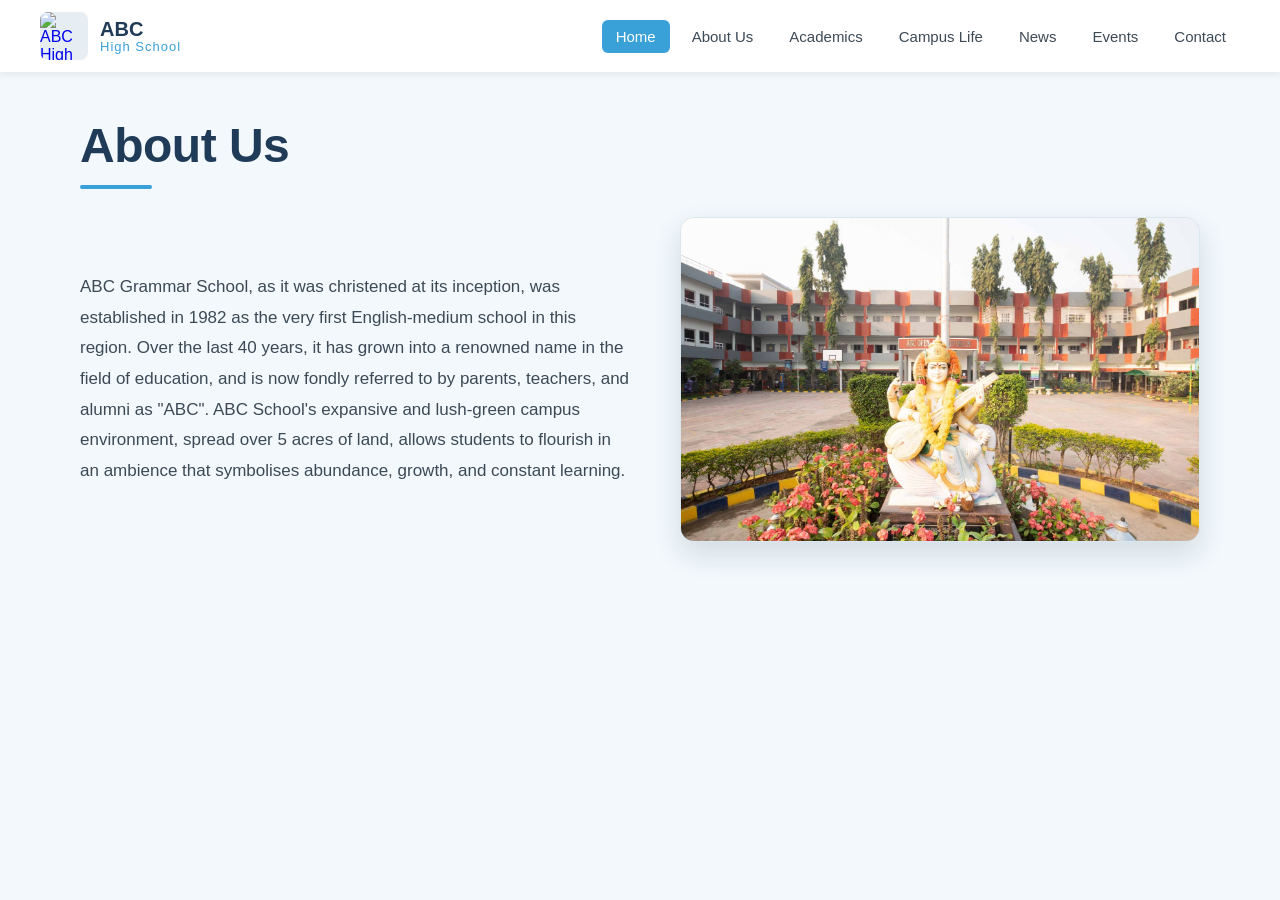
==== Home.html @ 94a3025e "Add files via upload" ====
<!DOCTYPE html>
<html lang="en">
<head>
<meta charset="UTF-8">
<meta name="viewport" content="width=device-width, initial-scale=1.0">
<title>ABC High School — About Us</title>
<style>
  :root {
    --primary: #3aa0d8;
    --primary-dark: #2b86ba;
    --navy: #1f3b57;
    --text: #3d4a56;
    --muted: #5b6b7a;
    --bg: #ffffff;
    --page-bg: #f2f8fc;
    --line: #dbe7ef;
    --max-width: 1200px;
  }

  * { margin: 0; padding: 0; box-sizing: border-box; }

  body {
    font-family: "Segoe UI", Arial, sans-serif;
    background: var(--page-bg);
    color: var(--text);
  }

  /* ===== NAV BAR ===== */
  .navbar {
    display: flex;
    align-items: center;
    justify-content: space-between;
    gap: 24px;
    background: var(--bg);
    padding: 12px 40px;
    box-shadow: 0 2px 8px rgba(0, 0, 0, 0.08);
    position: sticky;
    top: 0;
    z-index: 100;
  }

  .logo {
    display: flex;
    align-items: center;
    gap: 12px;
    text-decoration: none;
    flex-shrink: 0;
  }

  .logo-img {
    width: 48px;
    height: 48px;
    object-fit: contain;
    border-radius: 8px;
    display: block;
    background: #e6eef4;
  }

  .logo-text {
    font-size: 20px;
    font-weight: 700;
    color: var(--navy);
    line-height: 1.1;
  }
  .logo-text span {
    color: var(--primary);
    display: block;
    font-size: 13px;
    font-weight: 500;
    letter-spacing: 1px;
  }

  .nav-links {
    display: flex;
    align-items: center;
    gap: 8px;
    list-style: none;
  }

  .nav-links a {
    display: block;
    padding: 8px 14px;
    text-decoration: none;
    color: var(--text);
    font-size: 15px;
    font-weight: 500;
    border-radius: 6px;
    transition: background 0.2s, color 0.2s;
    white-space: nowrap;
  }

  .nav-links a:hover {
    background: #e6f4fb;
    color: var(--primary-dark);
  }

  .nav-links a.active {
    color: #fff;
    background: var(--primary);
  }

  .menu-toggle {
    display: none;
    flex-direction: column;
    gap: 5px;
    background: none;
    border: none;
    cursor: pointer;
    padding: 6px;
  }
  .menu-toggle span {
    width: 24px;
    height: 3px;
    background: var(--navy);
    border-radius: 2px;
    display: block;
  }

  /* ===== PAGE CONTENT - perfectly aligned ===== */
  .page-wrap {
    max-width: var(--max-width);
    margin: 0 auto;
    padding: 48px 40px 64px;
  }

  .page-title {
    font-size: 48px;
    line-height: 1.1;
    font-weight: 800;
    color: var(--navy);
    letter-spacing: -0.5px;
    margin: 0;
  }
  .page-title::after {
    content: "";
    display: block;
    width: 72px;
    height: 4px;
    border-radius: 4px;
    background: var(--primary);
    margin-top: 12px;
  }

  .about-section {
    display: flex;
    align-items: center;
    gap: 48px;
    margin-top: 28px;
  }

  .about-text {
    flex: 1 1 0;
    min-width: 0;
    font-size: 17px;
    line-height: 1.8;
    font-weight: 400;
    color: var(--text);
  }

  .about-image {
    width: 100%;
    max-width: 520px;
    flex: 0 1 520px;
    aspect-ratio: 16 / 10;
    height: auto;
    object-fit: cover;
    border-radius: 14px;
    border: 1px solid var(--line);
    box-shadow: 0 12px 28px rgba(31, 59, 87, 0.14);
    display: block;
    background: #e6eef4;
  }

  @media (max-width: 900px) {
    .page-wrap { padding: 32px 20px 48px; }
    .page-title { font-size: 36px; }
    .about-section { flex-direction: column; align-items: stretch; gap: 24px; }
    .about-image { max-width: 100%; flex-basis: auto; }
  }

  @media (max-width: 820px) {
    .navbar { padding: 12px 20px; }
    .menu-toggle { display: flex; }
    .nav-links {
      display: none;
      position: absolute;
      top: 100%;
      left: 0;
      right: 0;
      flex-direction: column;
      align-items: stretch;
      background: var(--bg);
      box-shadow: 0 4px 12px rgba(0, 0, 0, 0.1);
      padding: 10px 20px 16px;
    }
    .nav-links.open { display: flex; }
  }
</style>
</head>
<body>

<nav class="navbar">
  <a href="#" class="logo">
    <img src="https://raw.githubusercontent.com/ELURINARENDRA/School-Website/main/School_img.jpg" alt="ABC High School logo" class="logo-img">
    <div class="logo-text">ABC <span>High School</span></div>
  </a>

  <button class="menu-toggle" aria-label="Toggle menu" onclick="document.querySelector('.nav-links').classList.toggle('open')">
    <span></span><span></span><span></span>
  </button>

  <ul class="nav-links">
    <li><a href="#" class="active">Home</a></li>
    <li><a href="#">About Us</a></li>
    <li><a href="#">Academics</a></li>
    <li><a href="#">Campus Life</a></li>
    <li><a href="#">News</a></li>
    <li><a href="#">Events</a></li>
    <li><a href="#">Contact</a></li>
  </ul>
</nav>

<main class="page-wrap">
  <h1 class="page-title">About Us</h1>

  <div class="about-section">
    <p class="about-text">
      ABC Grammar School, as it was christened at its inception, was established in 1982 as the very first
      English-medium school in this region. Over the last 40 years, it has grown into a renowned name in the
      field of education, and is now fondly referred to by parents, teachers, and alumni as "ABC".
      ABC School's expansive and lush-green campus environment, spread over 5 acres of land, allows students
      to flourish in an ambience that symbolises abundance, growth, and constant learning.
    </p>
    <img src="278612667_105606472132441_2591856225863751013_n.jpg" alt="ABC High School campus" class="about-image">
  </div>
</main>

</body>
</html>
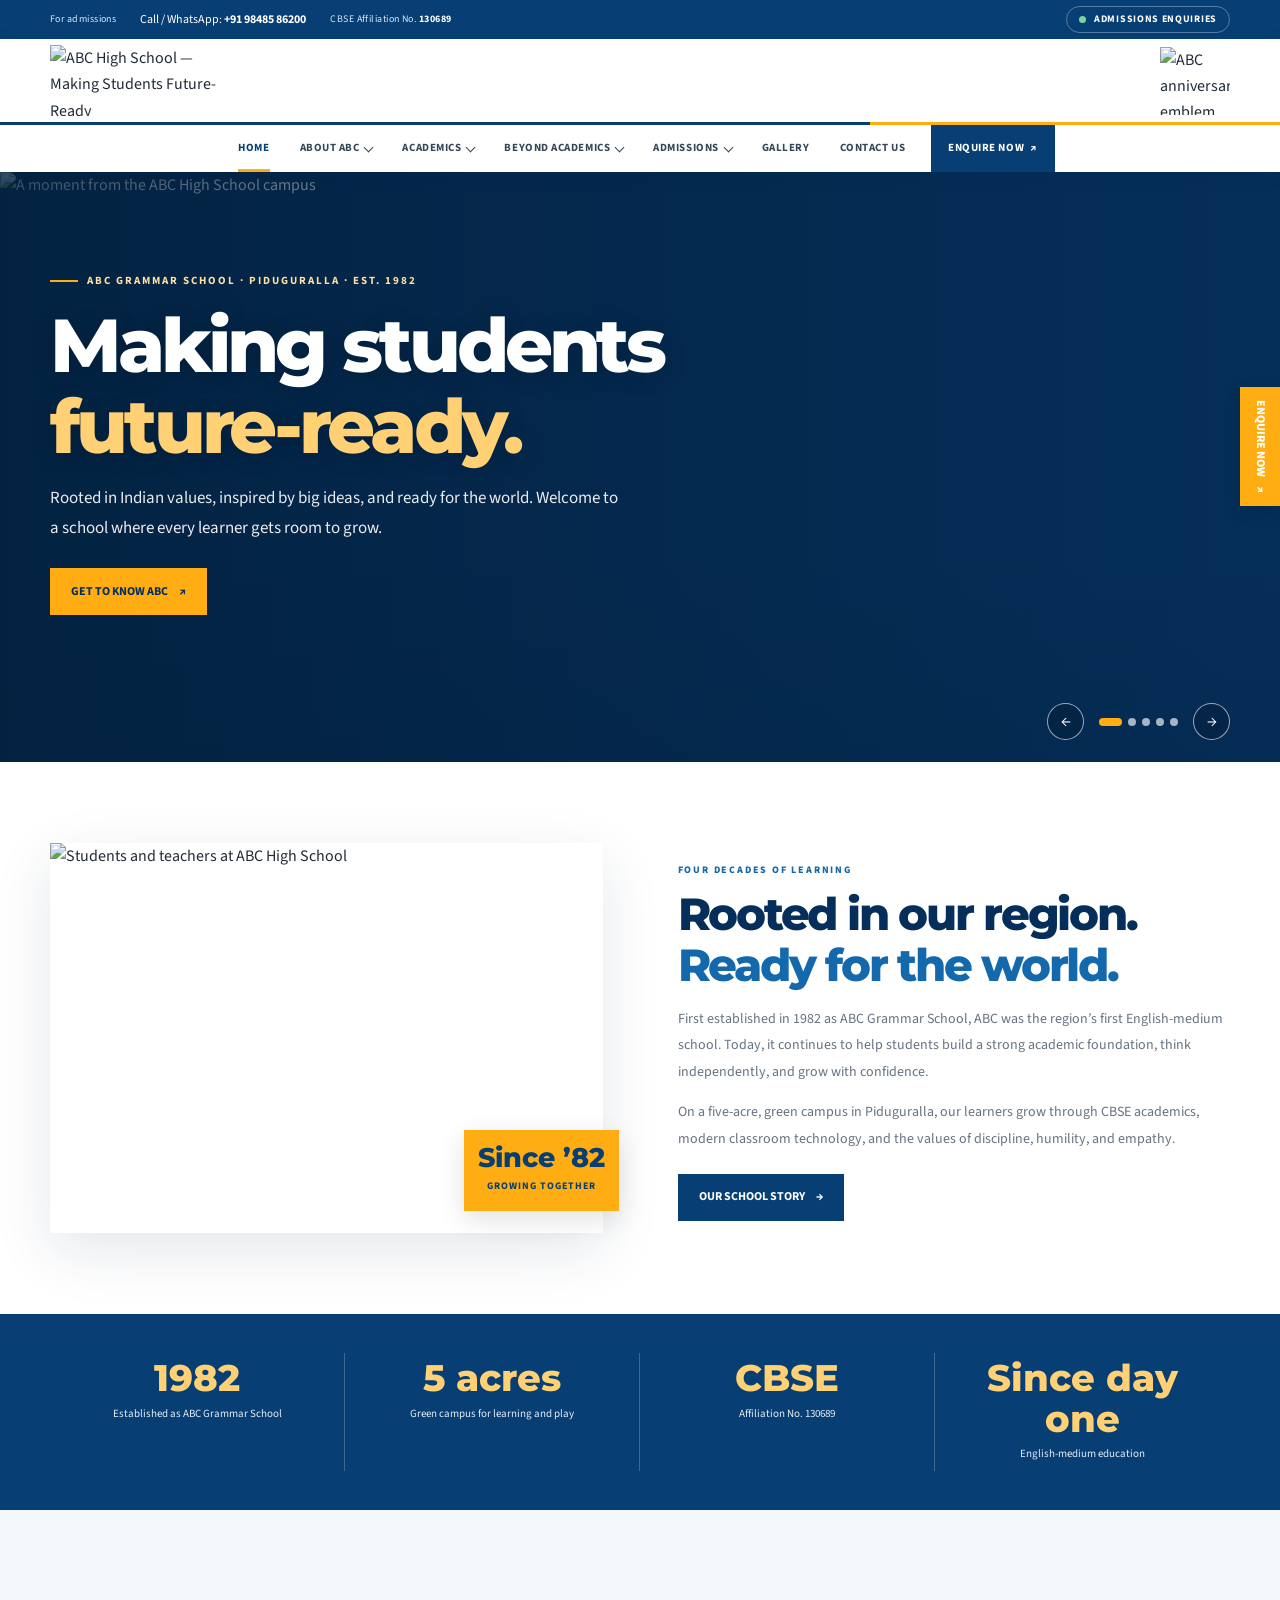
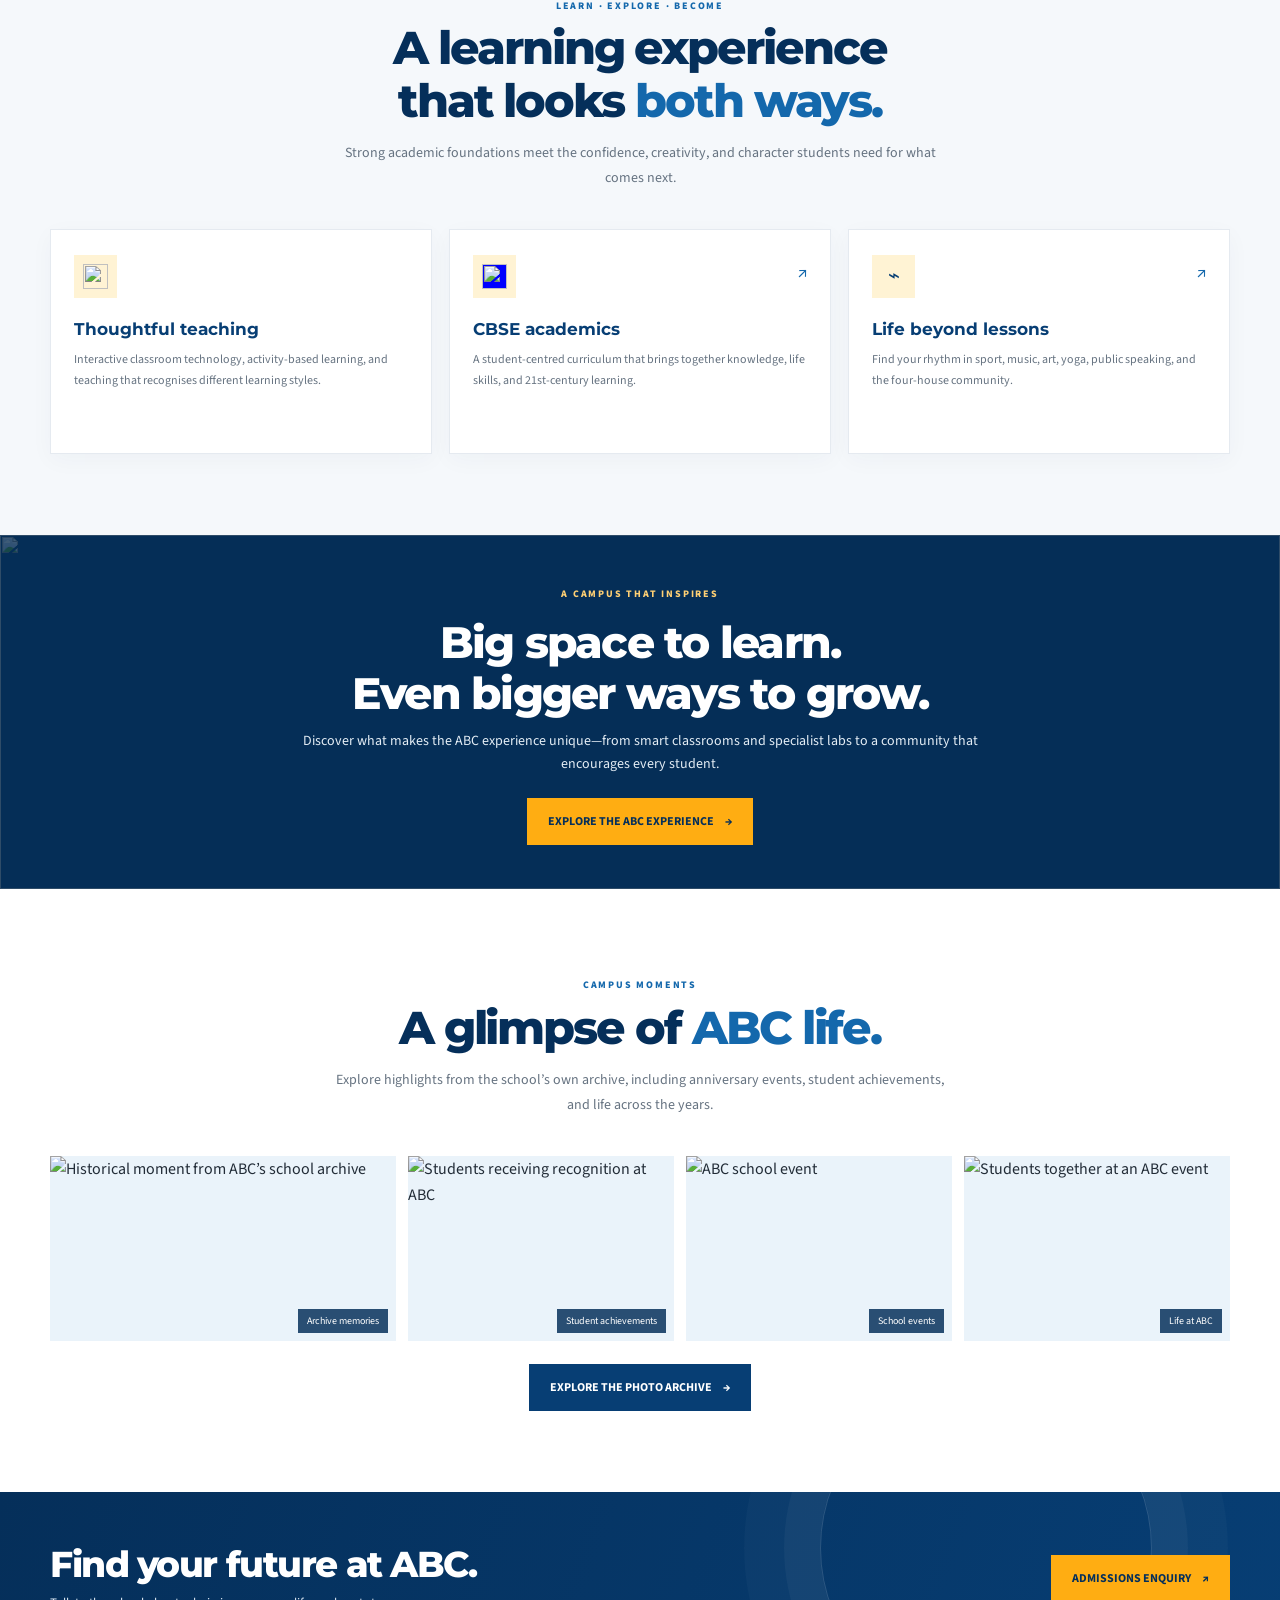
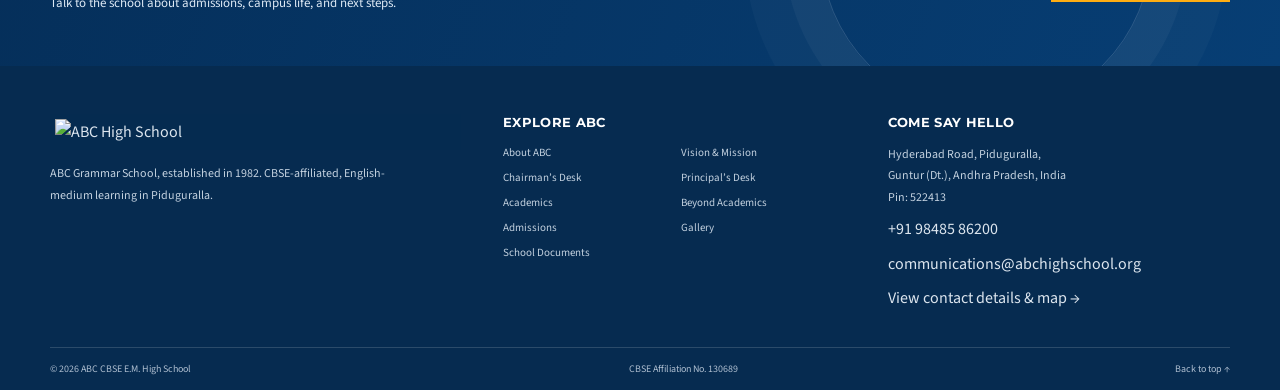
==== commit 714fdd04: "Add files via upload" ====
--- a/Home.html
+++ b/Home.html
@@ -1,239 +1,45 @@
-<!DOCTYPE html>
+<!doctype html>
 <html lang="en">
 <head>
-<meta charset="UTF-8">
-<meta name="viewport" content="width=device-width, initial-scale=1.0">
-<title>ABC High School — About Us</title>
-<style>
-  :root {
-    --primary: #3aa0d8;
-    --primary-dark: #2b86ba;
-    --navy: #1f3b57;
-    --text: #3d4a56;
-    --muted: #5b6b7a;
-    --bg: #ffffff;
-    --page-bg: #f2f8fc;
-    --line: #dbe7ef;
-    --max-width: 1200px;
-  }
-
-  * { margin: 0; padding: 0; box-sizing: border-box; }
-
-  body {
-    font-family: "Segoe UI", Arial, sans-serif;
-    background: var(--page-bg);
-    color: var(--text);
-  }
-
-  /* ===== NAV BAR ===== */
-  .navbar {
-    display: flex;
-    align-items: center;
-    justify-content: space-between;
-    gap: 24px;
-    background: var(--bg);
-    padding: 12px 40px;
-    box-shadow: 0 2px 8px rgba(0, 0, 0, 0.08);
-    position: sticky;
-    top: 0;
-    z-index: 100;
-  }
-
-  .logo {
-    display: flex;
-    align-items: center;
-    gap: 12px;
-    text-decoration: none;
-    flex-shrink: 0;
-  }
-
-  .logo-img {
-    width: 48px;
-    height: 48px;
-    object-fit: contain;
-    border-radius: 8px;
-    display: block;
-    background: #e6eef4;
-  }
-
-  .logo-text {
-    font-size: 20px;
-    font-weight: 700;
-    color: var(--navy);
-    line-height: 1.1;
-  }
-  .logo-text span {
-    color: var(--primary);
-    display: block;
-    font-size: 13px;
-    font-weight: 500;
-    letter-spacing: 1px;
-  }
-
-  .nav-links {
-    display: flex;
-    align-items: center;
-    gap: 8px;
-    list-style: none;
-  }
-
-  .nav-links a {
-    display: block;
-    padding: 8px 14px;
-    text-decoration: none;
-    color: var(--text);
-    font-size: 15px;
-    font-weight: 500;
-    border-radius: 6px;
-    transition: background 0.2s, color 0.2s;
-    white-space: nowrap;
-  }
-
-  .nav-links a:hover {
-    background: #e6f4fb;
-    color: var(--primary-dark);
-  }
-
-  .nav-links a.active {
-    color: #fff;
-    background: var(--primary);
-  }
-
-  .menu-toggle {
-    display: none;
-    flex-direction: column;
-    gap: 5px;
-    background: none;
-    border: none;
-    cursor: pointer;
-    padding: 6px;
-  }
-  .menu-toggle span {
-    width: 24px;
-    height: 3px;
-    background: var(--navy);
-    border-radius: 2px;
-    display: block;
-  }
-
-  /* ===== PAGE CONTENT - perfectly aligned ===== */
-  .page-wrap {
-    max-width: var(--max-width);
-    margin: 0 auto;
-    padding: 48px 40px 64px;
-  }
-
-  .page-title {
-    font-size: 48px;
-    line-height: 1.1;
-    font-weight: 800;
-    color: var(--navy);
-    letter-spacing: -0.5px;
-    margin: 0;
-  }
-  .page-title::after {
-    content: "";
-    display: block;
-    width: 72px;
-    height: 4px;
-    border-radius: 4px;
-    background: var(--primary);
-    margin-top: 12px;
-  }
-
-  .about-section {
-    display: flex;
-    align-items: center;
-    gap: 48px;
-    margin-top: 28px;
-  }
-
-  .about-text {
-    flex: 1 1 0;
-    min-width: 0;
-    font-size: 17px;
-    line-height: 1.8;
-    font-weight: 400;
-    color: var(--text);
-  }
-
-  .about-image {
-    width: 100%;
-    max-width: 520px;
-    flex: 0 1 520px;
-    aspect-ratio: 16 / 10;
-    height: auto;
-    object-fit: cover;
-    border-radius: 14px;
-    border: 1px solid var(--line);
-    box-shadow: 0 12px 28px rgba(31, 59, 87, 0.14);
-    display: block;
-    background: #e6eef4;
-  }
-
-  @media (max-width: 900px) {
-    .page-wrap { padding: 32px 20px 48px; }
-    .page-title { font-size: 36px; }
-    .about-section { flex-direction: column; align-items: stretch; gap: 24px; }
-    .about-image { max-width: 100%; flex-basis: auto; }
-  }
-
-  @media (max-width: 820px) {
-    .navbar { padding: 12px 20px; }
-    .menu-toggle { display: flex; }
-    .nav-links {
-      display: none;
-      position: absolute;
-      top: 100%;
-      left: 0;
-      right: 0;
-      flex-direction: column;
-      align-items: stretch;
-      background: var(--bg);
-      box-shadow: 0 4px 12px rgba(0, 0, 0, 0.1);
-      padding: 10px 20px 16px;
-    }
-    .nav-links.open { display: flex; }
-  }
-</style>
+  <meta charset="utf-8">
+  <meta name="viewport" content="width=device-width, initial-scale=1">
+  <meta name="theme-color" content="#073e74">
+  <meta name="description" content="Discover ABC Grammar School, Piduguralla — a CBSE-affiliated English-medium school founded in 1982.">
+  <title>ABC High School, Piduguralla | Making Students Future-Ready</title>
+  <link rel="preconnect" href="https://fonts.googleapis.com"><link rel="preconnect" href="https://fonts.gstatic.com" crossorigin>
+  <link href="https://fonts.googleapis.com/css2?family=Montserrat:wght@500;600;700;800&family=Source+Sans+3:wght@400;500;600;700&display=swap" rel="stylesheet">
+  <link rel="stylesheet" href="style.css"><script src="script.js" defer></script>
 </head>
 <body>
-
-<nav class="navbar">
-  <a href="#" class="logo">
-    <img src="https://raw.githubusercontent.com/ELURINARENDRA/School-Website/main/School_img.jpg" alt="ABC High School logo" class="logo-img">
-    <div class="logo-text">ABC <span>High School</span></div>
-  </a>
-
-  <button class="menu-toggle" aria-label="Toggle menu" onclick="document.querySelector('.nav-links').classList.toggle('open')">
-    <span></span><span></span><span></span>
-  </button>
-
-  <ul class="nav-links">
-    <li><a href="#" class="active">Home</a></li>
-    <li><a href="#">About Us</a></li>
-    <li><a href="#">Academics</a></li>
-    <li><a href="#">Campus Life</a></li>
-    <li><a href="#">News</a></li>
-    <li><a href="#">Events</a></li>
-    <li><a href="#">Contact</a></li>
-  </ul>
-</nav>
-
-<main class="page-wrap">
-  <h1 class="page-title">About Us</h1>
-
-  <div class="about-section">
-    <p class="about-text">
-      ABC Grammar School, as it was christened at its inception, was established in 1982 as the very first
-      English-medium school in this region. Over the last 40 years, it has grown into a renowned name in the
-      field of education, and is now fondly referred to by parents, teachers, and alumni as "ABC".
-      ABC School's expansive and lush-green campus environment, spread over 5 acres of land, allows students
-      to flourish in an ambience that symbolises abundance, growth, and constant learning.
-    </p>
-    <img src="278612667_105606472132441_2591856225863751013_n.jpg" alt="ABC High School campus" class="about-image">
-  </div>
-</main>
-
-</body>
-</html>+  <a class="skip-link" href="#main">Skip to content</a>
+  <div class="topbar"><div class="container topbar-inner"><div class="topbar-details"><span class="topbar-label">For admissions</span><a class="topbar-phone" href="tel:+919848586200">Call / WhatsApp: <strong>+91 98485 86200</strong></a><span class="topbar-label">CBSE Affiliation No. <strong>130689</strong></span></div><a class="admissions-pill" href="Admissions.html">ADMISSIONS ENQUIRIES</a></div></div>
+  <header class="site-header"><div class="container header-main"><a class="school-brand" href="Home.html" aria-label="ABC High School home"><img src="https://abchighschool.com/public/assets/img/logo/newlogo.png" alt="ABC High School — Making Students Future-Ready"></a><a href="About.html" aria-label="Learn about ABC's school history"><img class="anniversary-mark" src="https://abchighschool.com/public/assets/img/logo/logo-right.png" alt="ABC anniversary emblem"></a><button class="menu-toggle" type="button" aria-expanded="false" aria-controls="site-nav" aria-label="Open navigation"><span></span><span></span></button></div><div class="header-rule"></div><nav class="site-nav container" id="site-nav" aria-label="Main navigation">
+    <a href="Home.html">HOME</a>
+    <details class="nav-group"><summary>ABOUT ABC</summary><div class="dropdown-menu"><a href="About.html">About ABC</a><a href="Vision.html">Vision &amp; Mission</a><a href="Chairman.html">From the Chairman’s Desk</a><a href="Principal.html">From the Principal’s Desk</a><a href="Documents.html">Important Documents</a></div></details>
+    <details class="nav-group"><summary>ACADEMICS</summary><div class="dropdown-menu"><a href="Academics.html#methodology">Teaching &amp; Learning</a><a href="Academics.html#subjects">Core Subjects</a><a href="Academics.html#teacher-training">Teacher Training</a></div></details>
+    <details class="nav-group"><summary>BEYOND ACADEMICS</summary><div class="dropdown-menu"><a href="Beyond.html#sports">Sports &amp; Games</a><a href="Beyond.html#art-culture">Art &amp; Culture</a><a href="Beyond.html#yoga">Yoga</a><a href="Beyond.html#public-speaking">Public Speaking</a><a href="Beyond.html#innovative-programs">Innovative Programs</a></div></details>
+    <details class="nav-group"><summary>ADMISSIONS</summary><div class="dropdown-menu"><a href="Admissions.html">Admission Enquiries</a><a href="Documents.html">Academic Calendar &amp; Documents</a></div></details>
+    <a href="Gallery.html">GALLERY</a><a href="Contact.html">CONTACT US</a><a class="nav-enquire" href="Admissions.html">ENQUIRE NOW <span aria-hidden="true">↗</span></a>
+  </nav></header>
+  <a class="enquire-tab" href="Admissions.html">ENQUIRE NOW <span aria-hidden="true">↗</span></a>
+  <main id="main">
+    <section class="hero-slider" aria-label="Welcome to ABC High School">
+      <div class="hero-slides">
+        <div class="hero-slide is-active" aria-hidden="false"><img src="https://abchighschool.com/public/uploads/slider/1684759753_45cabf1bf427b20bd76e.jpg" alt="A moment from the ABC High School campus"><span hidden>Welcome to ABC</span></div>
+        <div class="hero-slide" aria-hidden="true"><img src="https://abchighschool.com/public/uploads/slider/1684759797_e109a5ea43a8de6ef5c3.jpg" alt="A moment from life at ABC High School"></div>
+        <div class="hero-slide" aria-hidden="true"><img src="https://abchighschool.com/public/uploads/slider/1684759840_27f71f87ac6208022cb0.jpg" alt="A moment from life at ABC High School"></div>
+        <div class="hero-slide" aria-hidden="true"><img src="https://abchighschool.com/public/uploads/slider/1684759869_737bbe619dc0447fdc2f.jpg" alt="A moment from life at ABC High School"></div>
+        <div class="hero-slide" aria-hidden="true"><img src="https://abchighschool.com/public/uploads/slider/1684759977_7a54bb045bb6ae4d2ddd.jpg" alt="A moment from life at ABC High School"></div>
+      </div>
+      <div class="hero-content"><p class="hero-eyebrow">ABC Grammar School · Piduguralla · Est. 1982</p><h1>Making students<br><span>future-ready.</span></h1><p>Rooted in Indian values, inspired by big ideas, and ready for the world. Welcome to a school where every learner gets room to grow.</p><a class="button button-gold" href="About.html">GET TO KNOW ABC <span aria-hidden="true">↗</span></a></div>
+      <div class="hero-controls"><button class="slider-arrow" type="button" data-slide="previous" aria-label="Previous photograph">←</button><div class="slider-dots" aria-label="Choose a photograph"><button class="slider-dot" type="button" aria-label="Show photo 1" aria-pressed="true"></button><button class="slider-dot" type="button" aria-label="Show photo 2" aria-pressed="false"></button><button class="slider-dot" type="button" aria-label="Show photo 3" aria-pressed="false"></button><button class="slider-dot" type="button" aria-label="Show photo 4" aria-pressed="false"></button><button class="slider-dot" type="button" aria-label="Show photo 5" aria-pressed="false"></button></div><button class="slider-arrow" type="button" data-slide="next" aria-label="Next photograph">→</button></div>
+    </section>
+    <section class="section"><div class="container home-about-grid"><div class="about-photo reveal"><img src="https://abchighschool.com/public/uploads/slider/1684759840_27f71f87ac6208022cb0.jpg" alt="Students and teachers at ABC High School"><div class="photo-stamp"><strong>Since ’82</strong><span>Growing together</span></div></div><div class="section-copy reveal"><span class="section-kicker">FOUR DECADES OF LEARNING</span><h2>Rooted in our region.<br><span>Ready for the world.</span></h2><p>First established in 1982 as ABC Grammar School, ABC was the region’s first English-medium school. Today, it continues to help students build a strong academic foundation, think independently, and grow with confidence.</p><p>On a five-acre, green campus in Piduguralla, our learners grow through CBSE academics, modern classroom technology, and the values of discipline, humility, and empathy.</p><a class="button button-blue" href="About.html">OUR SCHOOL STORY <span aria-hidden="true">→</span></a></div></div></section>
+    <section class="facts-strip"><div class="container facts-grid"><div class="fact"><strong>1982</strong><span>Established as ABC Grammar School</span></div><div class="fact"><strong>5 acres</strong><span>Green campus for learning and play</span></div><div class="fact"><strong>CBSE</strong><span>Affiliation No. 130689</span></div><div class="fact"><strong>Since day one</strong><span>English-medium education</span></div></div></section>
+    <section class="section section-soft"><div class="container"><div class="section-heading reveal"><span class="section-kicker">LEARN · EXPLORE · BECOME</span><h2>A learning experience<br>that looks <span>both ways.</span></h2><p>Strong academic foundations meet the confidence, creativity, and character students need for what comes next.</p></div><div class="program-grid"><a class="program-card reveal" href="Academics.html#methodology"><span class="program-icon" aria-hidden="true"><img src="https://cdn-icons-png.flaticon.com/128/3471/3471600.png" alt="" style="width: 25px;height: 25px;"></span><span class="card-arrow" aria-hidden="true"></span><h3>Thoughtful teaching</h3><p>Interactive classroom technology, activity-based learning, and teaching that recognises different learning styles.</p></a><a class="program-card reveal" href="Academics.html#subjects"><span class="program-icon" aria-hidden="true"><img src="https://images.seeklogo.com/logo-png/37/1/cbse-logo-png_seeklogo-371643.png" alt="" style="height: 25px;width: 25px;background-color: blue;"></span><span class="card-arrow" aria-hidden="true">↗</span><h3>CBSE academics</h3><p>A student-centred curriculum that brings together knowledge, life skills, and 21st-century learning.</p></a><a class="program-card reveal" href="Beyond.html#sports"><span class="program-icon" aria-hidden="true">⌁</span><span class="card-arrow" aria-hidden="true">↗</span><h3>Life beyond lessons</h3><p>Find your rhythm in sport, music, art, yoga, public speaking, and the four-house community.</p></a></div></div></section>
+    <section class="image-band"><img src="https://abchighschool.com/public/uploads/slider/1684759797_e109a5ea43a8de6ef5c3.jpg" alt="" loading="lazy"><div class="image-band-content reveal"><span class="section-kicker">A CAMPUS THAT INSPIRES</span><h2>Big space to learn.<br>Even bigger ways to grow.</h2><p>Discover what makes the ABC experience unique—from smart classrooms and specialist labs to a community that encourages every student.</p><a class="button button-gold" href="Academics.html">EXPLORE THE ABC EXPERIENCE <span aria-hidden="true">→</span></a></div></section>
+    <section class="section"><div class="container"><div class="section-heading reveal"><span class="section-kicker">CAMPUS MOMENTS</span><h2>A glimpse of <span>ABC life.</span></h2><p>Explore highlights from the school’s own archive, including anniversary events, student achievements, and life across the years.</p></div><div class="gallery-preview"><a class="reveal" href="Gallery.html"><img src="https://abchighschool.com/public/uploads/gallery/1684907453_e48287d8d9f332beca53.jpg" alt="Historical moment from ABC’s school archive"><span>Archive memories</span></a><a class="reveal" href="Gallery.html"><img src="https://abchighschool.com/public/uploads/gallery/1684913525_53a822aef1ce03ebf333.jpg" alt="Students receiving recognition at ABC"><span>Student achievements</span></a><a class="reveal" href="Gallery.html"><img src="https://abchighschool.com/public/uploads/gallery/1692258913_ead5e207d091dc8442f9.jpeg" alt="ABC school event"><span>School events</span></a><a class="reveal" href="Gallery.html"><img src="https://abchighschool.com/public/uploads/gallery/1710931042_fb6e57e815bd8af3d4e7.jpg" alt="Students together at an ABC event"><span>Life at ABC</span></a></div><div class="gallery-more"><a class="button button-blue" href="Gallery.html">EXPLORE THE PHOTO ARCHIVE <span aria-hidden="true">→</span></a></div></div></section>
+    <section class="cta-band"><div class="container cta-inner"><div><h2>Find your future at ABC.</h2><p>Talk to the school about admissions, campus life, and next steps.</p></div><a class="button button-gold" href="Admissions.html">ADMISSIONS ENQUIRY <span aria-hidden="true">↗</span></a></div></section>
+  </main>
+  <footer class="site-footer"><div class="container footer-main"><div class="footer-brand"><a href="Home.html"><img class="footer-logo" src="https://abchighschool.com/public/assets/img/logo/newlogo.png" alt="ABC High School" style="background-color: #052b50;height: auto;width: auto;"></a><p>ABC Grammar School, established in 1982. CBSE-affiliated, English-medium learning in Piduguralla.</p></div><div class="footer-column"><h2>EXPLORE ABC</h2><div class="footer-links"><a href="About.html">About ABC</a><a href="Vision.html">Vision &amp; Mission</a><a href="Chairman.html">Chairman’s Desk</a><a href="Principal.html">Principal’s Desk</a><a href="Academics.html">Academics</a><a href="Beyond.html">Beyond Academics</a><a href="Admissions.html">Admissions</a><a href="Gallery.html">Gallery</a><a href="Documents.html">School Documents</a></div></div><div class="footer-column"><h2>COME SAY HELLO</h2><div class="footer-contact"><p>Hyderabad Road, Piduguralla,<br>Guntur (Dt.), Andhra Pradesh, India<br>Pin: 522413</p><a href="tel:+919848586200">+91 98485 86200</a><a href="mailto:communications@abchighschool.org">communications@abchighschool.org</a><a href="Contact.html">View contact details &amp; map →</a></div></div></div><div class="container footer-bottom"><span>© <span data-year>2026</span> ABC CBSE E.M. High School</span><span>CBSE Affiliation No. 130689</span><a href="#main">Back to top ↑</a></div></footer>
+</body></html>
--- a/style.css
+++ b/style.css
@@ -0,0 +1,330 @@
+:root {
+  --navy: #073e74;
+  --navy-deep: #052f5a;
+  --blue: #1468ac;
+  --gold: #ffad12;
+  --gold-pale: #fff3d4;
+  --sky: #eaf3fa;
+  --paper: #fff;
+  --ink: #222c37;
+  --muted: #667381;
+  --line: #e5eaf0;
+  --shadow: 0 18px 55px rgba(7, 44, 78, .11);
+  --display: "Montserrat", "Trebuchet MS", sans-serif;
+  --body: "Source Sans 3", "Segoe UI", Arial, sans-serif;
+}
+
+* { box-sizing: border-box; }
+html { scroll-behavior: smooth; scroll-padding-top: 100px; }
+body { margin: 0; color: var(--ink); background: var(--paper); font-family: var(--body); font-size: 16px; line-height: 1.65; -webkit-font-smoothing: antialiased; }
+body.menu-open { overflow: hidden; }
+img { display: block; max-width: 100%; }
+a { color: inherit; text-decoration: none; }
+button, input, select, textarea { font: inherit; }
+::selection { color: white; background: var(--blue); }
+a:focus-visible, button:focus-visible, summary:focus-visible, input:focus-visible, select:focus-visible, textarea:focus-visible { outline: 3px solid var(--gold); outline-offset: 3px; }
+.skip-link { position: fixed; z-index: 100; top: 12px; left: 12px; padding: 10px 15px; transform: translateY(-160%); color: white; background: var(--navy); }
+.skip-link:focus { transform: translateY(0); }
+.container { width: min(1180px, calc(100% - 48px)); margin-inline: auto; }
+
+.topbar { min-height: 39px; color: white; background: var(--navy); }
+.topbar-inner { min-height: 39px; display: flex; align-items: center; justify-content: space-between; gap: 18px; }
+.topbar-details { display: flex; flex-wrap: wrap; gap: 9px 24px; align-items: center; font-size: 12px; }
+.topbar-details a { color: white; }
+.topbar-details a:hover { color: var(--gold); }
+.topbar-label { color: #d9e7f5; font-size: 10px; letter-spacing: .45px; }
+.topbar-label strong { color: white; }
+.admissions-pill { display: inline-flex; align-items: center; gap: 8px; padding: 4px 12px; border: 1px solid rgba(255,255,255,.32); border-radius: 20px; font-size: 10px; font-weight: 700; letter-spacing: .7px; }
+.admissions-pill::before { width: 7px; height: 7px; border-radius: 50%; background: #7bd69b; content: ""; }
+
+.site-header { position: sticky; z-index: 30; top: 0; background: rgba(255,255,255,.97); box-shadow: 0 3px 17px rgba(20,48,76,.09); backdrop-filter: blur(12px); }
+.header-main { min-height: 83px; display: flex; align-items: center; justify-content: space-between; gap: 20px; }
+.school-brand { display: flex; min-width: 180px; align-items: center; }
+.school-brand img { width: 173px; max-height: 71px; object-fit: contain; object-position: left center; }
+.anniversary-mark { width: 70px; height: 68px; object-fit: contain; }
+.header-rule { height: 3px; background: linear-gradient(90deg, var(--navy) 0 68%, var(--gold) 68% 100%); }
+.menu-toggle { display: none; }
+.site-nav { min-height: 47px; display: flex; align-items: stretch; justify-content: center; gap: 4px; }
+.site-nav > a, .nav-group > summary { position: relative; display: flex; min-height: 47px; align-items: center; gap: 6px; padding: 0 13px; color: #344658; font-size: 11px; font-weight: 700; letter-spacing: .55px; cursor: pointer; list-style: none; transition: color .2s, background .2s; }
+.nav-group > summary::-webkit-details-marker { display: none; }
+.nav-group > summary::after { width: 6px; height: 6px; margin-top: -3px; transform: rotate(45deg); border-right: 1px solid currentColor; border-bottom: 1px solid currentColor; content: ""; transition: transform .2s; }
+.nav-group[open] > summary::after { margin-top: 3px; transform: rotate(225deg); }
+.site-nav > a::before, .nav-group > summary::before { position: absolute; right: 13px; bottom: 0; left: 13px; height: 3px; transform: scaleX(0); transform-origin: left; background: var(--gold); content: ""; transition: transform .2s; }
+.site-nav > a:hover, .site-nav > a[aria-current="page"], .nav-group > summary:hover, .nav-group[open] > summary { color: var(--navy); }
+.site-nav > a:hover::before, .site-nav > a[aria-current="page"]::before, .nav-group[open] > summary::before { transform: scaleX(1); }
+.nav-group { position: relative; }
+.dropdown-menu { position: absolute; top: calc(100% - 1px); left: 0; width: 258px; padding: 9px; border-top: 3px solid var(--gold); background: white; box-shadow: var(--shadow); }
+.dropdown-menu a { display: block; padding: 10px 12px; color: #465565; font-size: 12px; transition: color .16s, background .16s, padding .16s; }
+.dropdown-menu a:hover { padding-left: 17px; color: var(--navy); background: var(--sky); }
+.nav-enquire { margin-left: 9px; padding-inline: 17px !important; color: white !important; background: var(--navy); }
+.nav-enquire::before { display: none; }
+.nav-enquire:hover { color: white !important; background: var(--blue); }
+.enquire-tab { position: fixed; z-index: 25; top: 43%; right: 0; display: flex; align-items: center; gap: 9px; padding: 13px 10px; color: white; background: var(--gold); box-shadow: 0 5px 17px rgba(0,0,0,.15); font-size: 12px; font-weight: 800; writing-mode: vertical-rl; transition: padding .2s, background .2s; }
+.enquire-tab:hover { padding-right: 15px; color: var(--navy-deep); background: #ffc14c; }
+
+.hero-slider { position: relative; min-height: clamp(360px, 48vw, 590px); overflow: hidden; color: white; background: var(--navy-deep); }
+.hero-slides, .hero-slide { position: absolute; inset: 0; }
+.hero-slide { opacity: 0; transition: opacity .9s ease; }
+.hero-slide.is-active { opacity: 1; }
+.hero-slide img { width: 100%; height: 100%; object-fit: cover; animation: hero-pan 12s ease-in-out infinite alternate; }
+.hero-slide::after { position: absolute; inset: 0; background: linear-gradient(90deg, rgba(3,31,59,.79) 0%, rgba(3,31,59,.41) 48%, rgba(3,31,59,.04) 100%), linear-gradient(0deg, rgba(3,31,59,.17), transparent 34%); content: ""; }
+.hero-content { position: relative; z-index: 2; width: min(1180px, calc(100% - 48px)); min-height: clamp(360px, 48vw, 590px); display: flex; flex-direction: column; align-items: flex-start; justify-content: center; margin: auto; padding: 25px 8% 72px 0; pointer-events: none; }
+.hero-content > * { pointer-events: auto; }
+.hero-eyebrow { display: inline-flex; align-items: center; gap: 9px; margin: 0 0 15px; color: #ffe0a2; font-size: 11px; font-weight: 700; letter-spacing: 2px; text-transform: uppercase; }
+.hero-eyebrow::before { width: 28px; height: 2px; background: var(--gold); content: ""; }
+.hero-content h1 { max-width: 760px; margin: 0; font: 800 clamp(39px, 6.3vw, 75px)/1.08 var(--display); letter-spacing: -.055em; text-shadow: 0 3px 22px rgba(0,0,0,.17); }
+.hero-content h1 span { color: #ffd074; }
+.hero-content > p:not(.hero-eyebrow) { max-width: 570px; margin: 17px 0 25px; color: rgba(255,255,255,.91); font-size: clamp(14px, 1.7vw, 17px); line-height: 1.75; }
+.button { min-height: 47px; display: inline-flex; align-items: center; justify-content: center; gap: 11px; padding: 0 20px; border: 1px solid transparent; font-size: 12px; font-weight: 700; cursor: pointer; transition: transform .2s, background .2s, box-shadow .2s; }
+.button:hover { transform: translateY(-2px); }
+.button-gold { color: var(--navy-deep); background: var(--gold); }
+.button-gold:hover { background: #ffc14c; box-shadow: 0 7px 18px rgba(255,173,18,.24); }
+.button-blue { color: white; background: var(--navy); }
+.button-blue:hover { background: var(--blue); box-shadow: 0 7px 18px rgba(7,62,116,.2); }
+.button-outline { border-color: rgba(255,255,255,.75); color: white; background: transparent; }
+.button-outline:hover { color: var(--navy); background: white; }
+.hero-controls { position: absolute; z-index: 3; right: max(24px, calc((100% - 1180px)/2)); bottom: 22px; display: flex; align-items: center; gap: 9px; }
+.slider-arrow { width: 37px; height: 37px; display: grid; place-items: center; border: 1px solid rgba(255,255,255,.6); border-radius: 50%; color: white; background: rgba(0,0,0,.14); cursor: pointer; transition: color .2s, background .2s; }
+.slider-arrow:hover { color: var(--navy); background: var(--gold); }
+.slider-dots { display: flex; align-items: center; gap: 6px; margin: 0 6px; }
+.slider-dot { width: 8px; height: 8px; padding: 0; border: 0; border-radius: 50%; background: rgba(255,255,255,.65); cursor: pointer; transition: width .2s, border-radius .2s, background .2s; }
+.slider-dot[aria-pressed="true"] { width: 23px; border-radius: 5px; background: var(--gold); }
+
+.section { padding-block: 81px; }
+.section-soft { background: #f5f8fb; }
+.section-heading { max-width: 700px; margin: 0 auto 38px; text-align: center; }
+.section-kicker { display: inline-block; margin-bottom: 8px; color: var(--blue); font-size: 10px; font-weight: 800; letter-spacing: 1.8px; text-transform: uppercase; }
+.section-heading h2, .page-title { margin: 0; color: var(--navy-deep); font: 800 clamp(31px, 4vw, 46px)/1.15 var(--display); letter-spacing: -.045em; }
+.section-heading h2 span, .page-title span { color: var(--blue); }
+.section-heading > p { max-width: 620px; margin: 13px auto 0; color: var(--muted); font-size: 14px; line-height: 1.8; }
+.home-about-grid { display: grid; grid-template-columns: 1fr 1fr; align-items: center; gap: clamp(30px, 6vw, 75px); }
+.about-photo { position: relative; min-height: 390px; }
+.about-photo > img { width: 100%; height: 390px; object-fit: cover; box-shadow: var(--shadow); }
+.photo-stamp { position: absolute; right: -16px; bottom: 22px; min-width: 130px; padding: 14px; color: var(--navy); background: var(--gold); box-shadow: 0 8px 25px rgba(0,0,0,.12); text-align: center; }
+.photo-stamp strong { display: block; font: 800 27px/1 var(--display); }
+.photo-stamp span { font-size: 10px; font-weight: 700; letter-spacing: 1px; text-transform: uppercase; }
+.section-copy .section-kicker { margin-bottom: 9px; }
+.section-copy h2 { margin: 0 0 15px; color: var(--navy-deep); font: 800 clamp(31px, 4vw, 45px)/1.14 var(--display); letter-spacing: -.05em; }
+.section-copy h2 span { color: var(--blue); }
+.section-copy p { color: var(--muted); font-size: 14px; line-height: 1.9; }
+.section-copy .button { margin-top: 7px; }
+
+.facts-strip { padding-block: 39px; color: white; background: var(--navy); }
+.facts-grid { display: grid; grid-template-columns: repeat(4, 1fr); }
+.fact { padding: 5px 22px; border-right: 1px solid rgba(255,255,255,.22); text-align: center; }
+.fact:last-child { border: 0; }
+.fact strong { display: block; color: #ffd074; font: 800 clamp(26px, 4vw, 37px)/1.1 var(--display); }
+.fact span { color: #e6eef6; font-size: 11px; }
+
+.program-grid { display: grid; grid-template-columns: repeat(3, 1fr); gap: 17px; }
+.program-card { position: relative; min-height: 225px; overflow: hidden; padding: 25px 23px; border: 1px solid var(--line); background: white; box-shadow: 0 6px 22px rgba(20,48,76,.035); transition: transform .24s, box-shadow .24s, border-color .24s; }
+.program-card:hover { transform: translateY(-5px); border-color: #cdddeb; box-shadow: var(--shadow); }
+.program-icon { width: 43px; height: 43px; display: grid; place-items: center; margin-bottom: 20px; color: var(--navy); background: var(--gold-pale); font-size: 20px; }
+.program-card h3 { margin: 0 0 8px; color: var(--navy); font: 700 17px/1.3 var(--display); }
+.program-card p { margin: 0; color: var(--muted); font-size: 12px; line-height: 1.75; }
+.program-card .card-arrow { position: absolute; top: 28px; right: 22px; color: var(--blue); font-size: 18px; transition: transform .2s; }
+.program-card:hover .card-arrow { transform: translate(3px,-3px); }
+
+.image-band { position: relative; min-height: 300px; display: grid; place-items: center; overflow: hidden; color: white; background: var(--navy); text-align: center; }
+.image-band > img { position: absolute; inset: 0; width: 100%; height: 100%; object-fit: cover; }
+.image-band::after { position: absolute; inset: 0; background: rgba(4,42,78,.77); content: ""; }
+.image-band-content { position: relative; z-index: 1; width: min(700px, calc(100% - 40px)); padding: 44px 0; }
+.image-band-content .section-kicker { color: #ffd074; }
+.image-band-content h2 { margin: 6px 0 12px; font: 800 clamp(30px, 4vw, 44px)/1.15 var(--display); letter-spacing: -.04em; }
+.image-band-content p { margin: 0 auto 22px; color: #e4edf5; font-size: 14px; }
+.gallery-preview { display: grid; grid-template-columns: 1.3fr 1fr 1fr 1fr; gap: 12px; }
+.gallery-preview a { position: relative; height: 185px; overflow: hidden; background: var(--sky); }
+.gallery-preview a img { width: 100%; height: 100%; object-fit: cover; transition: transform .4s; }
+.gallery-preview a:hover img { transform: scale(1.055); }
+.gallery-preview a span { position: absolute; right: 8px; bottom: 8px; padding: 4px 9px; color: white; background: rgba(5,47,90,.84); font-size: 10px; }
+.gallery-more { display: flex; justify-content: center; margin-top: 23px; }
+
+.cta-band { position: relative; overflow: hidden; padding-block: 51px; color: white; background: linear-gradient(110deg, var(--navy-deep), var(--navy)); }
+.cta-band::after { position: absolute; top: -110px; right: 10%; width: 330px; height: 330px; border: 1px solid rgba(255,255,255,.15); border-radius: 50%; box-shadow: 0 0 0 36px rgba(255,255,255,.035), 0 0 0 76px rgba(255,255,255,.025); content: ""; }
+.cta-inner { position: relative; z-index: 1; display: flex; align-items: center; justify-content: space-between; gap: 25px; }
+.cta-inner h2 { margin: 0 0 7px; font: 800 clamp(25px, 4vw, 36px)/1.2 var(--display); letter-spacing: -.04em; }
+.cta-inner p { margin: 0; color: #dce8f4; font-size: 13px; }
+
+.site-footer { color: #dce5ee; background: #062b50; }
+.footer-main { display: grid; grid-template-columns: 1.2fr 1fr 1fr; gap: 42px; padding-block: 48px 35px; }
+.footer-logo { width: 165px; max-height: 69px; margin-bottom: 13px; padding: 5px; background: white; object-fit: contain; }
+.footer-brand p, .footer-column p { max-width: 340px; margin: 0; color: #c3d1df; font-size: 12px; line-height: 1.8; }
+.footer-column h2 { margin: 0 0 14px; color: white; font: 700 13px var(--display); letter-spacing: .35px; }
+.footer-links { display: grid; grid-template-columns: 1fr 1fr; gap: 7px 14px; }
+.footer-links a, .footer-column > a { color: #c3d1df; font-size: 11px; transition: color .2s; }
+.footer-links a:hover, .footer-column > a:hover { color: var(--gold); }
+.footer-contact { display: grid; gap: 8px; }
+.footer-bottom { display: flex; justify-content: space-between; gap: 12px; padding-block: 13px; border-top: 1px solid rgba(255,255,255,.15); color: #aebed0; font-size: 10px; }
+
+/* Interior pages */
+.page-hero { position: relative; overflow: hidden; padding: 74px 0 69px; background: linear-gradient(120deg, #edf4fa, #fff 76%); }
+.page-hero::after { position: absolute; top: -104px; right: -62px; width: 370px; height: 370px; border: 1px solid #dce9f4; border-radius: 50%; box-shadow: 0 0 0 34px rgba(7,62,116,.025), 0 0 0 74px rgba(7,62,116,.02); content: ""; }
+.page-hero-content { position: relative; z-index: 1; max-width: 760px; }
+.breadcrumb { display: flex; gap: 8px; margin-bottom: 12px; color: #758598; font-size: 11px; }
+.breadcrumb a { color: var(--blue); }
+.page-title { margin-bottom: 14px; font-size: clamp(39px, 5.4vw, 61px); }
+.page-intro { max-width: 670px; margin: 0; color: var(--muted); font-size: 15px; line-height: 1.8; }
+.page-image { width: 100%; max-height: 440px; margin-top: 36px; object-fit: cover; box-shadow: var(--shadow); }
+.content-grid { display: grid; grid-template-columns: .75fr 1.5fr; gap: 62px; }
+.content-label { padding-top: 6px; color: var(--blue); font-size: 10px; font-weight: 800; letter-spacing: 1.5px; text-transform: uppercase; }
+.content-copy h2 { margin: 0 0 15px; color: var(--navy); font: 800 clamp(27px, 3.5vw, 38px)/1.2 var(--display); letter-spacing: -.04em; }
+.content-copy h3 { margin: 25px 0 8px; color: var(--navy); font: 700 18px var(--display); }
+.content-copy p, .content-copy li { color: var(--muted); font-size: 14px; line-height: 1.9; }
+.content-copy p:last-child { margin-bottom: 0; }
+.content-copy ul, .content-copy ol { padding-left: 20px; }
+.content-copy li + li { margin-top: 8px; }
+.quote-card { padding: clamp(23px,4vw,40px); border-left: 4px solid var(--gold); background: #f5f8fb; }
+.quote-card blockquote { margin: 0 0 17px; color: var(--navy-deep); font: 600 clamp(19px,2.7vw,27px)/1.55 var(--display); }
+.quote-card p { margin: 0; color: var(--blue); font-size: 12px; font-weight: 800; }
+.mission-grid { display: grid; grid-template-columns: 1fr 1fr; gap: 18px; }
+.mission-card { padding: 27px; border-top: 3px solid var(--gold); background: #f5f8fb; }
+.mission-card h2 { margin: 0 0 11px; color: var(--navy); font: 800 19px var(--display); }
+.mission-card p { margin: 0; color: var(--muted); font-size: 14px; line-height: 1.85; }
+.priority-grid { display: grid; grid-template-columns: repeat(5, 1fr); gap: 12px; }
+.priority-card { min-height: 135px; display: flex; flex-direction: column; justify-content: space-between; padding: 17px; border: 1px solid var(--line); background: white; }
+.priority-card span { color: var(--gold); font: 800 20px var(--display); }
+.priority-card p { margin: 16px 0 0; color: var(--navy); font-size: 12px; font-weight: 700; line-height: 1.55; }
+.archive-note { padding: 14px 17px; border-left: 3px solid var(--gold); color: #5c6570; background: #fff8e8; font-size: 12px; line-height: 1.75; }
+
+.document-grid { display: grid; grid-template-columns: repeat(3, 1fr); gap: 14px; }
+.document-card { display: flex; min-height: 118px; align-items: center; justify-content: space-between; gap: 15px; padding: 17px; border: 1px solid var(--line); background: white; transition: border-color .2s, transform .2s, box-shadow .2s; }
+.document-card:hover { transform: translateY(-3px); border-color: #c6d7e7; box-shadow: var(--shadow); }
+.document-card strong { display: block; color: var(--navy); font: 700 13px/1.5 var(--display); }
+.document-card span { color: var(--muted); font-size: 10px; }
+.document-card b { color: var(--blue); font-size: 18px; }
+
+.gallery-years { display: flex; flex-wrap: wrap; justify-content: center; gap: 9px; margin-bottom: 24px; }
+.filter-button { min-height: 36px; padding: 0 15px; border: 1px solid #dbe3eb; border-radius: 22px; color: #435366; background: white; font-size: 11px; font-weight: 700; cursor: pointer; transition: color .2s, background .2s, border-color .2s; }
+.filter-button:hover, .filter-button[aria-pressed="true"] { border-color: var(--navy); color: white; background: var(--navy); }
+.school-gallery { display: grid; grid-template-columns: repeat(3, 1fr); gap: 15px; }
+.gallery-card { overflow: hidden; border: 1px solid #e8ebef; background: white; box-shadow: 0 6px 18px rgba(15,45,75,.055); transition: transform .24s, box-shadow .24s; }
+.gallery-card:hover { transform: translateY(-4px); box-shadow: var(--shadow); }
+.gallery-card[hidden] { display: none; }
+.gallery-image-button { position: relative; display: block; width: 100%; height: 220px; overflow: hidden; padding: 0; border: 0; background: #eaf0f5; cursor: zoom-in; }
+.gallery-image-button img { width: 100%; height: 100%; object-fit: cover; transition: transform .45s; }
+.gallery-card:hover img { transform: scale(1.045); }
+.gallery-year { display: block; padding: 12px 14px; color: var(--navy); font-size: 11px; font-weight: 700; }
+.gallery-year span { float: right; color: var(--blue); font-size: 10px; }
+.lightbox { width: min(960px, calc(100% - 32px)); max-width: none; max-height: 92vh; overflow: visible; padding: 10px; border: 0; color: var(--ink); background: white; box-shadow: 0 20px 80px rgba(0,0,0,.3); }
+.lightbox::backdrop { background: rgba(4,23,42,.82); backdrop-filter: blur(4px); }
+.lightbox img { width: 100%; max-height: calc(88vh - 60px); object-fit: contain; background: #e9edf1; }
+.lightbox p { margin: 11px 3px 0; font-size: 12px; }
+.lightbox-close { position: absolute; top: -15px; right: -15px; width: 37px; height: 37px; border: 0; border-radius: 50%; color: white; background: var(--navy); font-size: 23px; cursor: pointer; }
+
+.contact-layout { display: grid; grid-template-columns: .86fr 1.14fr; gap: 32px; }
+.contact-cards { display: grid; gap: 11px; }
+.contact-card { padding: 17px; border: 1px solid var(--line); background: white; }
+.contact-card h3 { margin: 0 0 7px; color: var(--navy); font: 700 13px var(--display); }
+.contact-card p, .contact-card a { margin: 0; color: var(--muted); font-size: 12px; line-height: 1.75; }
+.contact-card a:hover { color: var(--blue); }
+.contact-icon { margin-right: 7px; color: var(--gold); }
+.map-frame { width: 100%; min-height: 380px; border: 0; background: var(--sky); }
+.contact-form { display: grid; grid-template-columns: 1fr 1fr; gap: 14px; margin-top: 24px; }
+.form-field { display: grid; gap: 5px; }
+.form-field-wide { grid-column: 1 / -1; }
+.contact-form label { color: var(--navy); font-size: 11px; font-weight: 700; }
+.contact-form input, .contact-form select, .contact-form textarea { width: 100%; padding: 11px 12px; border: 1px solid #dfe5ec; border-radius: 0; color: var(--ink); background: #fff; font-size: 12px; }
+.contact-form textarea { min-height: 115px; resize: vertical; }
+.contact-form .button { justify-self: start; }
+.form-note, .form-status { grid-column: 1 / -1; margin: 0; color: var(--muted); font-size: 10px; line-height: 1.65; }
+.form-status:not(:empty) { color: #206446; font-weight: 700; }
+
+.reveal { opacity: 0; transform: translateY(18px); transition: opacity .65s ease, transform .65s cubic-bezier(.2,.7,.2,1); }
+.reveal.is-visible { opacity: 1; transform: translateY(0); }
+.program-grid .reveal:nth-child(3n+2), .school-gallery .reveal:nth-child(3n+2) { transition-delay: .08s; }
+.program-grid .reveal:nth-child(3n), .school-gallery .reveal:nth-child(3n) { transition-delay: .16s; }
+
+@keyframes hero-pan { from { transform: scale(1.015); } to { transform: scale(1.075); } }
+@media (max-width: 920px) {
+  .container { width: calc(100% - 38px); }
+  .site-nav > a, .nav-group > summary { padding-inline: 9px; font-size: 10px; }
+  .site-nav > a::before, .nav-group > summary::before { right: 9px; left: 9px; }
+  .nav-enquire { margin-left: 3px; padding-inline: 11px !important; }
+  .program-grid { grid-template-columns: repeat(2, 1fr); }
+  .priority-grid { grid-template-columns: repeat(3, 1fr); }
+  .gallery-preview a { height: 150px; }
+  .content-grid { gap: 35px; }
+}
+@media (max-width: 700px) {
+  html { scroll-padding-top: 74px; }
+  .container { width: calc(100% - 36px); }
+  .topbar-inner { justify-content: center; min-height: 34px; }
+  .topbar-details { justify-content: center; gap: 5px 12px; font-size: 10px; }
+  .topbar-phone { display: none; }
+  .topbar-label { font-size: 9px; }
+  .admissions-pill { padding: 3px 9px; font-size: 9px; }
+  .header-main { min-height: 66px; }
+  .school-brand { min-width: 0; }
+  .school-brand img { width: 138px; max-height: 56px; }
+  .anniversary-mark { width: 51px; height: 53px; margin-left: auto; margin-right: 9px; }
+  .menu-toggle { width: 39px; height: 39px; display: flex; flex-direction: column; align-items: center; justify-content: center; gap: 5px; border: 1px solid #e1e6ed; background: white; cursor: pointer; }
+  .menu-toggle span { width: 17px; height: 2px; background: var(--navy); transition: transform .2s; }
+  .menu-toggle[aria-expanded="true"] span:first-child { transform: translateY(3.5px) rotate(45deg); }
+  .menu-toggle[aria-expanded="true"] span:last-child { transform: translateY(-3.5px) rotate(-45deg); }
+  .site-nav { position: fixed; inset: 103px 0 0; display: block; overflow-y: auto; padding: 12px 20px 32px; background: white; opacity: 0; pointer-events: none; transform: translateY(-8px); transition: opacity .2s, transform .2s; }
+  .site-nav.is-open { opacity: 1; pointer-events: auto; transform: translateY(0); }
+  .site-nav > a, .nav-group > summary { min-height: 45px; padding: 11px 4px; border-bottom: 1px solid var(--line); font-size: 12px; }
+  .site-nav > a::before, .nav-group > summary::before { display: none; }
+  .nav-group > summary { justify-content: space-between; }
+  .nav-group > summary::after { margin-right: 5px; }
+  .dropdown-menu { position: static; width: 100%; padding: 4px 0 9px 11px; border-top: 0; border-left: 2px solid var(--gold); box-shadow: none; }
+  .dropdown-menu a { padding-block: 9px; font-size: 12px; }
+  .dropdown-menu a:hover { padding-left: 15px; }
+  .nav-enquire { display: inline-flex !important; width: 100%; justify-content: center; margin: 13px 0 0; padding: 13px !important; border: 0 !important; }
+  .enquire-tab { top: auto; right: 13px; bottom: 13px; writing-mode: horizontal-tb; padding: 11px 15px; }
+  .hero-slider { min-height: 465px; }
+  .hero-content { width: calc(100% - 40px); min-height: 465px; justify-content: flex-end; padding: 45px 0 83px; }
+  .hero-content h1 { max-width: 530px; font-size: clamp(37px, 10vw, 59px); }
+  .hero-content > p:not(.hero-eyebrow) { max-width: 480px; font-size: 14px; }
+  .hero-slide::after { background: linear-gradient(0deg, rgba(3,31,59,.88) 0%, rgba(3,31,59,.4) 65%, rgba(3,31,59,.15) 100%); }
+  .hero-controls { right: 16px; bottom: 17px; gap: 6px; }
+  .slider-arrow { width: 32px; height: 32px; }
+  .section { padding-block: 61px; }
+  .section-heading { margin-bottom: 27px; }
+  .home-about-grid, .content-grid { grid-template-columns: 1fr; gap: 31px; }
+  .about-photo { min-height: 0; margin-right: 10px; }
+  .about-photo > img { height: clamp(240px, 65vw, 370px); }
+  .photo-stamp { right: -10px; min-width: 106px; padding: 11px; }
+  .photo-stamp strong { font-size: 23px; }
+  .facts-strip { padding-block: 25px; }
+  .facts-grid { grid-template-columns: 1fr 1fr; gap: 17px 0; }
+  .fact { padding: 4px 9px; }
+  .fact:nth-child(2) { border-right: 0; }
+  .fact strong { font-size: 28px; }
+  .fact span { font-size: 10px; }
+  .program-grid { grid-template-columns: 1fr; gap: 11px; }
+  .program-card { min-height: 195px; padding: 21px; }
+  .program-icon { margin-bottom: 15px; }
+  .image-band { min-height: 260px; }
+  .gallery-preview { grid-template-columns: 1fr 1fr; gap: 9px; }
+  .gallery-preview a { height: clamp(130px, 38vw, 190px); }
+  .gallery-preview a:first-child { grid-column: span 2; height: clamp(175px, 48vw, 260px); }
+  .cta-inner { align-items: flex-start; flex-direction: column; }
+  .footer-main { grid-template-columns: 1fr 1fr; gap: 26px 17px; padding-block: 36px 27px; }
+  .footer-brand { grid-column: 1 / -1; }
+  .footer-bottom { flex-direction: column; font-size: 9px; }
+  .page-hero { padding-block: 55px 46px; }
+  .page-hero::after { top: -135px; right: -185px; width: 290px; height: 290px; }
+  .page-title { font-size: clamp(38px, 10vw, 54px); }
+  .page-intro { font-size: 13px; }
+  .page-image { max-height: 280px; margin-top: 24px; }
+  .content-grid { gap: 19px; }
+  .content-label { padding: 0; }
+  .mission-grid { grid-template-columns: 1fr; }
+  .priority-grid { grid-template-columns: 1fr 1fr; }
+  .priority-card { min-height: 115px; padding: 13px; }
+  .document-grid { grid-template-columns: 1fr; }
+  .document-card { min-height: 95px; }
+  .school-gallery { grid-template-columns: 1fr 1fr; gap: 10px; }
+  .gallery-image-button { height: clamp(137px, 41vw, 195px); }
+  .gallery-year { padding: 9px; font-size: 9px; }
+  .gallery-year span { font-size: 9px; }
+  .contact-layout { grid-template-columns: 1fr; gap: 22px; }
+  .contact-form { grid-template-columns: 1fr; }
+  .form-field-wide { grid-column: auto; }
+  .map-frame { min-height: 280px; }
+}
+@media (prefers-reduced-motion: reduce) {
+  *, *::before, *::after { scroll-behavior: auto !important; animation-duration: .01ms !important; animation-iteration-count: 1 !important; transition-duration: .01ms !important; }
+  .reveal { opacity: 1; transform: none; }
+}
